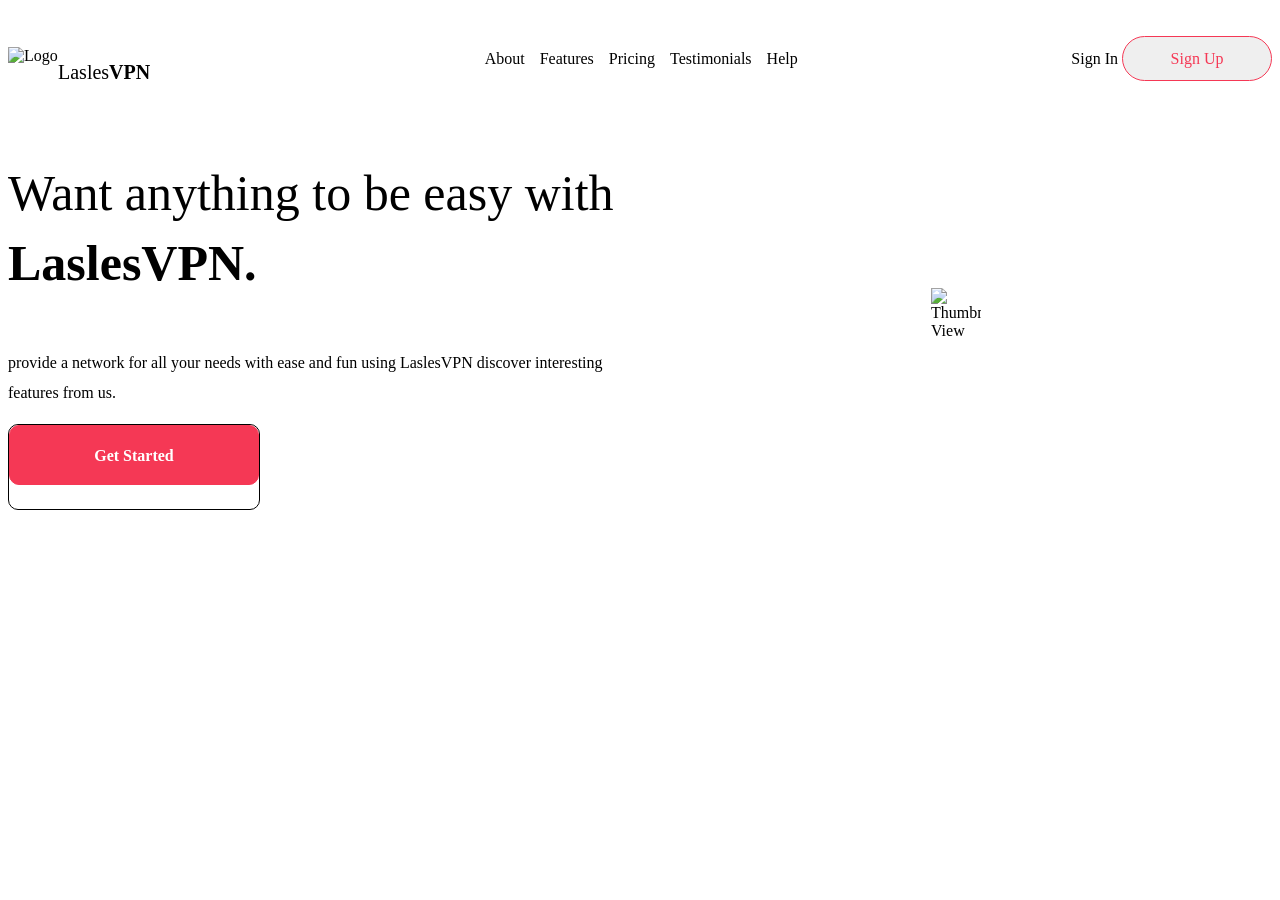
==== New folder 1/flex.html @ 650eb62e "modified:   New folder 1/flex.html modified:   New folder 1/new-index.html" ====
<!DOCTYPE html>
<html lang="en">

<head>
    <meta charset="UTF-8">
    <meta name="viewport" content="width=device-width, initial-scale=1.0">
    <title>Document</title>

    <style>
        .navbar {
            /* border: 1px solid; */
            height: 100px;
            display: flex;
            justify-content: space-between;
            align-items: center;
        }

        .logo-wrapper {
            display: flex;
            width: 148px;
            height: 36.23px;
        }

        img {
            margin-top: 4.5%;
            width: 50px;
            height: 50px;
        }

        .logo-wrapper p {
            font-family: Rubik;
            font-size: 20px;
            font-weight: 500;
            line-height: 24px;
            letter-spacing: 0em;
            text-align: left;
        }

        .logo-wrapper p span {
            font-weight: 700;
        }

        ul {
            display: flex;
            list-style: none;
        }

        ul li {
            display: flex;
            margin-left: 15px;
        }

        ul li a {
            text-decoration: none;
            color: black;
            font-family: Rubik;
            font-size: 16px;
            font-weight: 400;
            line-height: 19px;
            letter-spacing: 0em;
            text-align: left;
        }

        .signing {
            display: flex;
        }

        .sign,
        a {
            text-decoration: none;
            color: black;
            font-family: Rubik;
            font-size: 16px;
            font-weight: 500;
            line-height: 19px;
            letter-spacing: 0em;
            text-align: left;

        }

        .sign,
        button {
            width: 150px;
            height: 45px;
            top: 46px;
            left: 1154px;
            border-radius: 50px;
            border: 1px solid #F53855;
        }

        .sign,
        button a {
            font-family: Rubik;
            font-size: 16px;
            font-weight: 500;
            line-height: 19px;
            letter-spacing: 0em;
            text-align: left;
            color: #F53855;
        }

        .main-view {
            display: flex;
            justify-content: space-between;
            /* border: 1px solid; */
        }

        .left-view {
            width: 50%;
        }

        .left-view .first {
            font-family: Rubik;
            font-size: 50px;
            font-weight: 500;
            line-height: 70px;
            letter-spacing: 0em;
            text-align: left;
        }

        .left-view .first span {
            font-weight: 700;
        }

        .left-view .second {
            font-family: Rubik;
            font-size: 16px;
            font-weight: 400;
            line-height: 30px;
            letter-spacing: 0em;
            text-align: left;
        }

        .left-view .second span {
            font-weight: 500;
        }

        .get-started {
            border: 1px solid;
            width: 250px;
            height: 84.23px;
            border-radius: 10px;
        }

        .get-started button {
            width: 250px;
            height: 60px;
            border-radius: 10px;
            background-color: #F53855;
        }

        .get-started button a {
            font-family: Rubik;
            font-size: 16px;
            font-weight: 700;
            line-height: 25px;
            letter-spacing: 0em;
            text-align: left;
            color: #ffffff;
        }

        .right-view {
            width: 50%;
            height: 382.44px;
            display: flex;
            justify-content: center;
            align-items: center;
        }
    </style>
</head>

<body>
    <div class="navbar">
        <div class="logo-wrapper">
            <img src="https://www.pngmart.com/files/16/Onion-Transparent-PNG.png" alt="Logo" height="50" width="50">
            <p>Lasles<span>VPN</span></p>
        </div>

        <ul>
            <li>
                <a href="#">About</a>
            </li>
            <li>
                <a href="#">Features</a>
            </li>
            <li>
                <a href="#">Pricing</a>
            </li>
            <li>
                <a href="#">Testimonials</a>

            </li>
            <li>
                <a href="#">Help</a>
            </li>
        </ul>

        <div class="Sign">
            <a href="#">Sign In</a>
            <button><a href="#">Sign Up</a></button>
        </div>
    </div>

    <div class="main-view">
        <div class="left-view">
            <p class="first">Want anything to be easy with <span>LaslesVPN.</span></p>

            <p class="second">provide a network for all your needs with ease and fun using <span>LaslesVPN</span>
                discover interesting
                features from us.</p>

            <div class="get-started">
                <button><a href="#">Get Started</a></button>
            </div>

        </div>

        <div class="right-view">
            <img src="https://www.pngmart.com/files/16/Onion-Transparent-PNG.png" alt="Thumbnail View" class="Thumbnail-view">
        </div>
    </div>
</body>

</html>
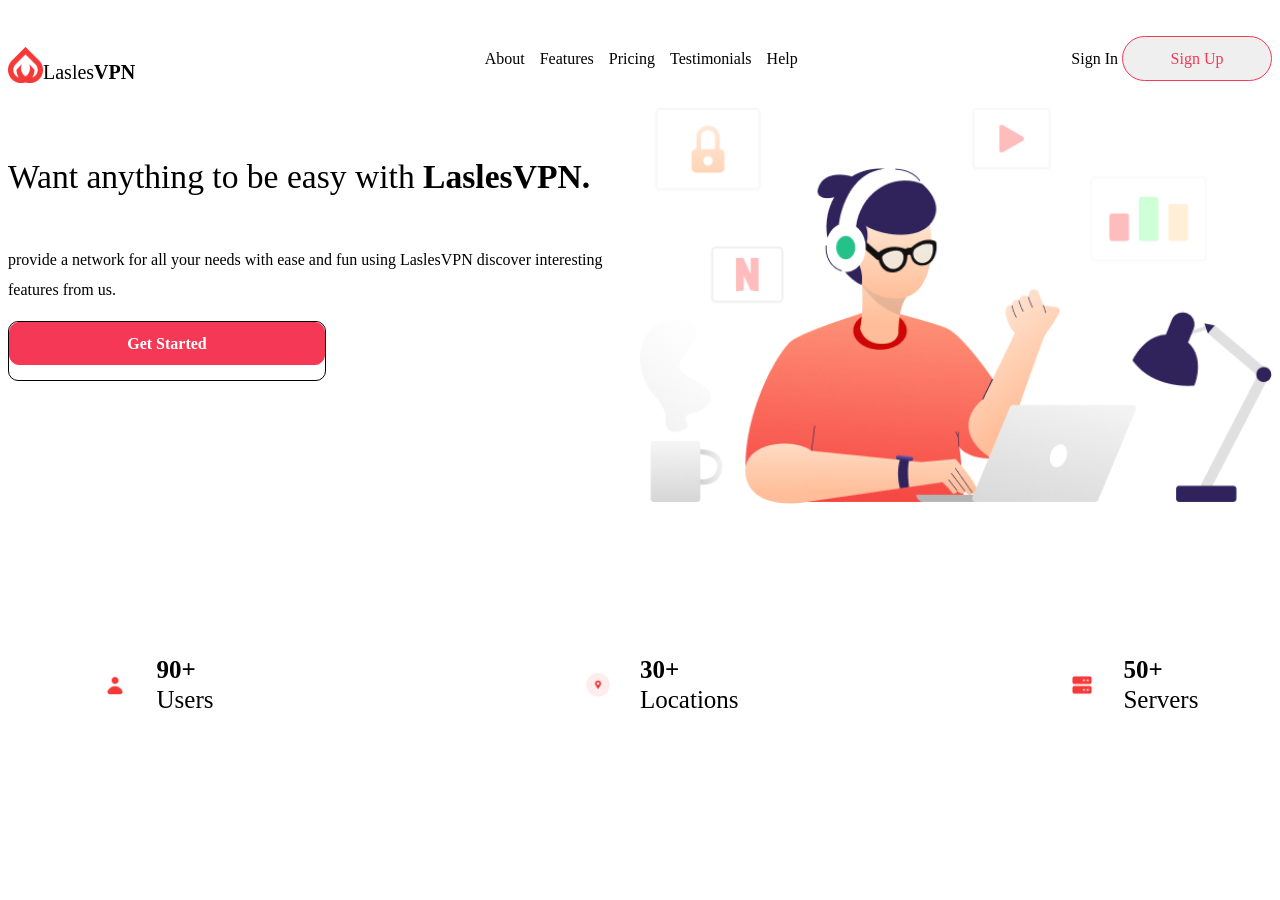
==== commit 79b62b79: "modified:   New folder 1/flex.html 	new file:   New folder 1/img/Illustration 1.png 	new file:   New" ====
--- a/New folder 1/flex.html
+++ b/New folder 1/flex.html
@@ -4,175 +4,18 @@
 <head>
     <meta charset="UTF-8">
     <meta name="viewport" content="width=device-width, initial-scale=1.0">
-    <title>Document</title>
+    <title>LaslesVPN</title>
 
     <style>
-        .navbar {
-            /* border: 1px solid; */
-            height: 100px;
-            display: flex;
-            justify-content: space-between;
-            align-items: center;
-        }
+    </style>
 
-        .logo-wrapper {
-            display: flex;
-            width: 148px;
-            height: 36.23px;
-        }
-
-        img {
-            margin-top: 4.5%;
-            width: 50px;
-            height: 50px;
-        }
-
-        .logo-wrapper p {
-            font-family: Rubik;
-            font-size: 20px;
-            font-weight: 500;
-            line-height: 24px;
-            letter-spacing: 0em;
-            text-align: left;
-        }
-
-        .logo-wrapper p span {
-            font-weight: 700;
-        }
-
-        ul {
-            display: flex;
-            list-style: none;
-        }
-
-        ul li {
-            display: flex;
-            margin-left: 15px;
-        }
-
-        ul li a {
-            text-decoration: none;
-            color: black;
-            font-family: Rubik;
-            font-size: 16px;
-            font-weight: 400;
-            line-height: 19px;
-            letter-spacing: 0em;
-            text-align: left;
-        }
-
-        .signing {
-            display: flex;
-        }
-
-        .sign,
-        a {
-            text-decoration: none;
-            color: black;
-            font-family: Rubik;
-            font-size: 16px;
-            font-weight: 500;
-            line-height: 19px;
-            letter-spacing: 0em;
-            text-align: left;
-
-        }
-
-        .sign,
-        button {
-            width: 150px;
-            height: 45px;
-            top: 46px;
-            left: 1154px;
-            border-radius: 50px;
-            border: 1px solid #F53855;
-        }
-
-        .sign,
-        button a {
-            font-family: Rubik;
-            font-size: 16px;
-            font-weight: 500;
-            line-height: 19px;
-            letter-spacing: 0em;
-            text-align: left;
-            color: #F53855;
-        }
-
-        .main-view {
-            display: flex;
-            justify-content: space-between;
-            /* border: 1px solid; */
-        }
-
-        .left-view {
-            width: 50%;
-        }
-
-        .left-view .first {
-            font-family: Rubik;
-            font-size: 50px;
-            font-weight: 500;
-            line-height: 70px;
-            letter-spacing: 0em;
-            text-align: left;
-        }
-
-        .left-view .first span {
-            font-weight: 700;
-        }
-
-        .left-view .second {
-            font-family: Rubik;
-            font-size: 16px;
-            font-weight: 400;
-            line-height: 30px;
-            letter-spacing: 0em;
-            text-align: left;
-        }
-
-        .left-view .second span {
-            font-weight: 500;
-        }
-
-        .get-started {
-            border: 1px solid;
-            width: 250px;
-            height: 84.23px;
-            border-radius: 10px;
-        }
-
-        .get-started button {
-            width: 250px;
-            height: 60px;
-            border-radius: 10px;
-            background-color: #F53855;
-        }
-
-        .get-started button a {
-            font-family: Rubik;
-            font-size: 16px;
-            font-weight: 700;
-            line-height: 25px;
-            letter-spacing: 0em;
-            text-align: left;
-            color: #ffffff;
-        }
-
-        .right-view {
-            width: 50%;
-            height: 382.44px;
-            display: flex;
-            justify-content: center;
-            align-items: center;
-        }
-    </style>
+    <link rel="stylesheet" href="./style.css">
 </head>
 
 <body>
     <div class="navbar">
         <div class="logo-wrapper">
-            <img src="https://www.pngmart.com/files/16/Onion-Transparent-PNG.png" alt="Logo" height="50" width="50">
+            <img src="./img/Standard Collection 27logo.png" alt="Logo">
             <p>Lasles<span>VPN</span></p>
         </div>
 
@@ -216,8 +59,27 @@
         </div>
 
         <div class="right-view">
-            <img src="https://www.pngmart.com/files/16/Onion-Transparent-PNG.png" alt="Thumbnail View" class="Thumbnail-view">
+            <img src="./img/Illustration 1.png" alt="Thumbnail View">
         </div>
+    </div>
+
+    <div class="num-bar">
+
+        <div class="users num">
+            <img src="./img/user-icon.png" alt="users-logo" class="logo">
+            <p><span>90+</span><br>Users</p>
+        </div>
+
+        <div class="locations num">
+            <img src="./img/location.png" alt="Locations-logo" class="logo">
+            <p><span>30+</span><br>Locations</p>
+        </div>
+
+        <div class="servers num">
+            <img src="./img/server.png" alt="servers-logo" class="logo">
+            <p><span>50+</span><br>Servers</p>
+        </div>
+
     </div>
 </body>
 
--- a/New folder 1/style.css
+++ b/New folder 1/style.css
@@ -0,0 +1,213 @@
+.navbar {
+    /* border: 1px solid; */
+    height: 100px;
+    display: flex;
+    justify-content: space-between;
+    align-items: center;
+}
+
+.logo-wrapper {
+    display: flex;
+    width: 148px;
+    height: 36.24px;
+}
+
+.logo-wrapper img {
+    margin-top: 4.5%;
+    width: 35px;
+    height: 36.24px;
+}
+
+.logo-wrapper p {
+    font-family: Rubik;
+    font-size: 20px;
+    font-weight: 500;
+    line-height: 24px;
+    letter-spacing: 0em;
+    text-align: left;
+}
+
+.logo-wrapper p span {
+    font-weight: 700;
+}
+
+ul {
+    display: flex;
+    list-style: none;
+}
+
+ul li {
+    display: flex;
+    /* justify-content: space-between; */
+    margin-left: 15px;
+}
+
+ul li a {
+    text-decoration: none;
+    color: black;
+    font-family: Rubik;
+    font-size: 16px;
+    font-weight: 400;
+    line-height: 19px;
+    letter-spacing: 0em;
+    text-align: left;
+}
+
+.sign {
+    display: flex;
+}
+
+.sign,
+a {
+    text-decoration: none;
+    color: black;
+    font-family: Rubik;
+    font-size: 16px;
+    font-weight: 500;
+    line-height: 24px;
+    letter-spacing: 0em;
+    text-align: left;
+
+}
+
+.sign,
+button {
+    width: 150px;
+    height: 45px;
+    top: 46px;
+    left: 1154px;
+    border-radius: 50px;
+    border: 1px solid #F53855;
+}
+
+.sign,
+button a {
+    font-family: Rubik;
+    font-size: 16px;
+    font-weight: 500;
+    line-height: 19px;
+    letter-spacing: 0em;
+    text-align: left;
+    color: #F53855;
+}
+
+/* Next part : main view */
+
+.main-view {
+    display: flex;
+    justify-content: space-between;
+    width: 100%;
+    /* border: 1px solid; */
+}
+
+/* Leftpart view */
+.left-view {
+    width: 50%;
+    height: 382.44px;
+}
+
+.left-view .first {
+    font-family: Rubik;
+    font-size: 2.1rem;
+    font-weight: 500;
+    line-height: 70px;
+    letter-spacing: 0em;
+    text-align: left;
+}
+
+.left-view .first span {
+    font-weight: 700;
+}
+
+.left-view .second {
+    font-family: Rubik;
+    font-size: 1rem;
+    font-weight: 400;
+    line-height: 30px;
+    letter-spacing: 0em;
+    text-align: left;
+}
+
+.left-view .second span {
+    font-weight: 500;
+}
+
+.get-started {
+    border: 1px solid;
+    width: 50%;
+    height: 15%;
+    border-radius: 10px;
+}
+
+.get-started button {
+    width: 100%;
+    height: 75%;
+    border-radius: 10px;
+    background-color: #F53855;
+}
+
+.get-started button a {
+    font-family: Rubik;
+    font-size: 1rem;
+    font-weight: 700;
+    line-height: 25px;
+    letter-spacing: 0em;
+    text-align: left;
+    color: #ffffff;
+}
+
+/* right-part view */
+
+.right-view {
+    width: 50%;
+    /* height: 382.44px; */
+    display: flex;
+    justify-content: center;
+    align-items: center;
+}
+
+.right-view img {
+    width: 100%;
+    /* height: 100%; */
+}
+
+/* just below main-view | number bar */
+.num-bar {
+    /* border: 1px solid ; */
+    width: 85%;
+    margin: auto;
+    margin-top: 10%;
+    display: flex;
+    justify-content: space-between;
+    align-items: center;
+}
+
+.num-bar .num {
+    /* border: 1px solid; */
+    width: 10%;
+    height: 30%;
+    display: flex;
+    justify-content: space-between;
+}
+
+.num-bar .logo {
+    width: 24px;
+    height: 24px;
+    align-self: center;
+}
+
+.num-bar p {
+    width: 50%;
+    height: 100%;
+    font-family: Rubik;
+    font-size: 25px;
+    font-weight: 500;
+    line-height: 30px;
+    letter-spacing: 0em;
+    text-align: left;
+
+}
+
+.num-bar span {
+    font-weight: 700;
+}
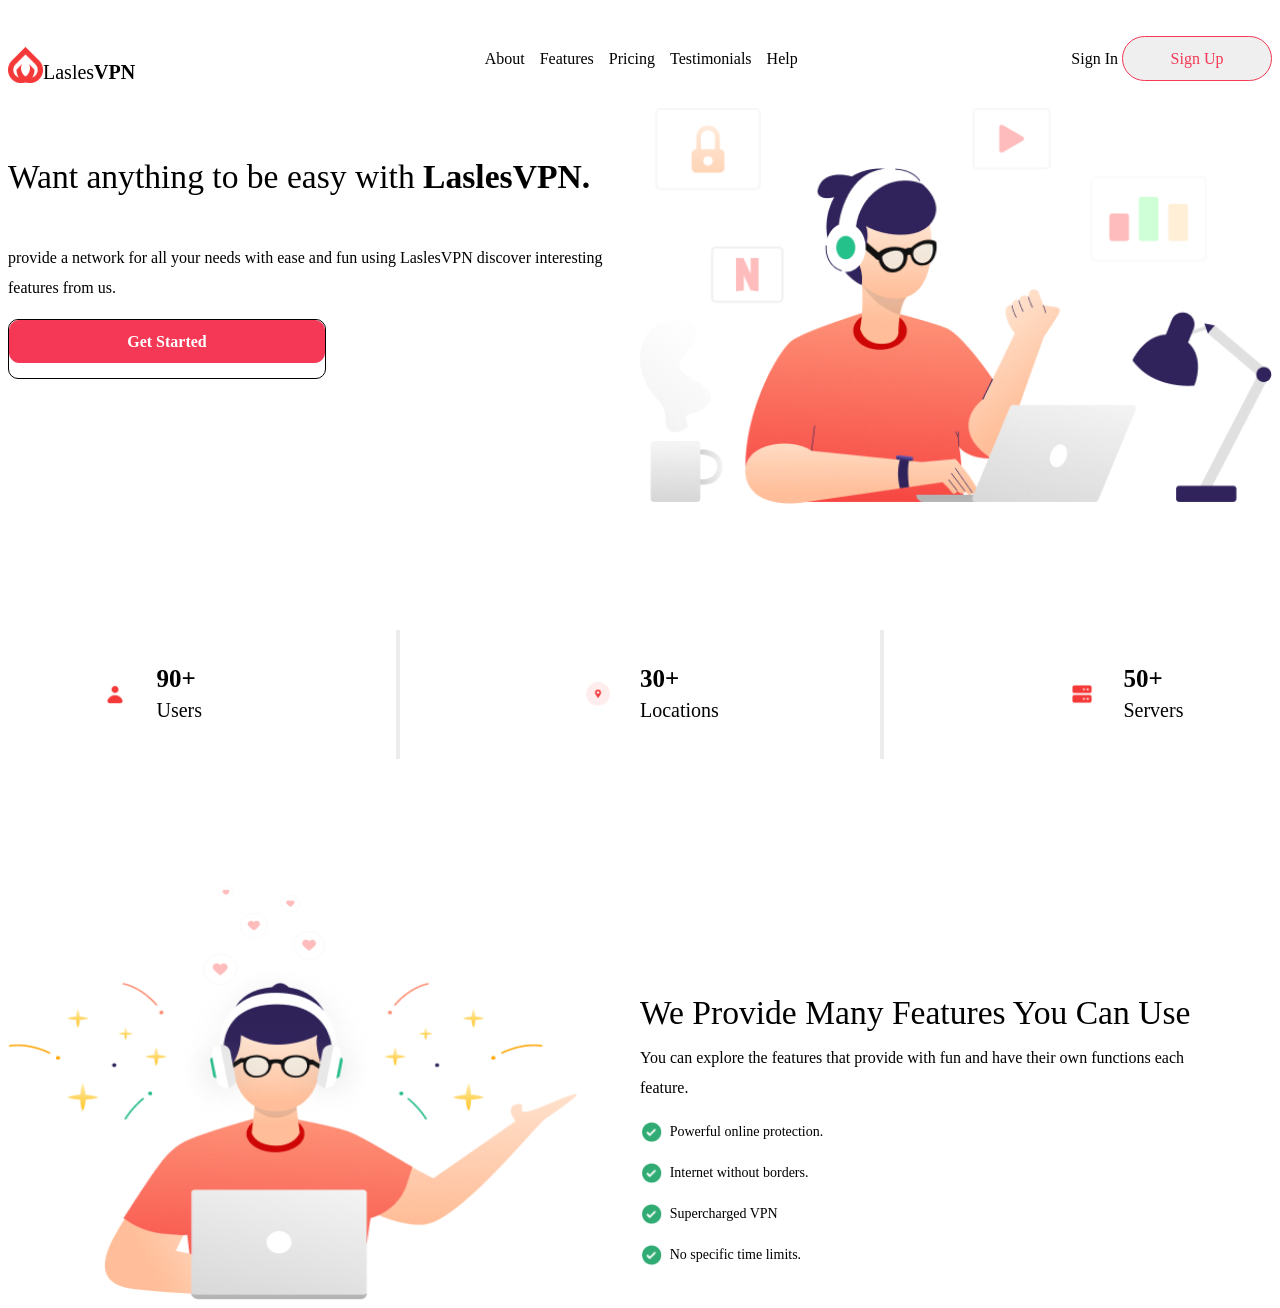
==== commit 2d4c46c5: "modified:   New folder 1/flex.html 	new file:   New folder 1/img/Illustration 2.png 	new file:   New" ====
--- a/New folder 1/flex.html
+++ b/New folder 1/flex.html
@@ -13,6 +13,7 @@
 </head>
 
 <body>
+
     <div class="navbar">
         <div class="logo-wrapper">
             <img src="./img/Standard Collection 27logo.png" alt="Logo">
@@ -70,10 +71,14 @@
             <p><span>90+</span><br>Users</p>
         </div>
 
+        <div class="thin-bar"></div>
+
         <div class="locations num">
             <img src="./img/location.png" alt="Locations-logo" class="logo">
             <p><span>30+</span><br>Locations</p>
         </div>
+
+        <div class="thin-bar"></div>
 
         <div class="servers num">
             <img src="./img/server.png" alt="servers-logo" class="logo">
@@ -81,6 +86,44 @@
         </div>
 
     </div>
+
+    <div class="feature_sect">
+        <div class="feature_img">
+            <img src="./img/Illustration 2.png" alt="Feature_Image">
+        </div>
+
+        <div class="features">
+            <p class="p1">We Provide Many Features You Can Use</p>
+
+            <p class="p2">You can explore the features that provide with fun and have their own functions each feature.
+            </p>
+
+            <div class="feature_points">
+                <div class="bulleting">
+                    <img src="./img/tick-dot.png" alt="Tick-dots">
+                    <p>Powerful online protection.</p>
+                </div>
+
+                <div class="bulleting">
+                    <img src="./img/tick-dot.png" alt="Tick-dots">
+                    <p>Internet without borders.</p>
+                </div>
+
+                <div class="bulleting">
+                    <img src="./img/tick-dot.png" alt="Tick-dots">
+                <p>Supercharged VPN</p>
+                </div>
+
+                <div class="bulleting">
+                    <img src="./img/tick-dot.png" alt="Tick-dots">
+                <p>No specific time limits.</p>
+                </div>
+
+            </div>
+
+        </div>
+    </div>
+
 </body>
 
 </html>
--- a/New folder 1/style.css
+++ b/New folder 1/style.css
@@ -107,6 +107,7 @@
 }
 
 .left-view .first {
+    margin-bottom: 0;
     font-family: Rubik;
     font-size: 2.1rem;
     font-weight: 500;
@@ -120,6 +121,7 @@
 }
 
 .left-view .second {
+    margin-top: 5%;
     font-family: Rubik;
     font-size: 1rem;
     font-weight: 400;
@@ -200,14 +202,97 @@
     width: 50%;
     height: 100%;
     font-family: Rubik;
+    font-size: 20px;
+    font-weight: 500;
+    line-height: 30px; 
+    letter-spacing: 0em;
+    text-align: left;
+
+}
+
+.num-bar span {
+    font-weight: 700;
     font-size: 25px;
-    font-weight: 500;
+}
+
+.num-bar .thin-bar {
+    border: 2px solid rgb(236, 236, 236);
+    height: 125px;
+}
+
+/* Feature sections iamge and so on ... */
+
+.feature_sect {
+    /* border: 1px solid; */
+    height: 414.71px;
+    display: flex;
+    margin-top: 10%;
+}
+
+.feature_sect .feature_img {
+    box-sizing: border-box;
+    /* border: 1px solid; */
+    width: 50%;
+    height: 100%;
+}
+
+.feature_img img {
+    width: 90%;
+    height: 100%;
+}
+
+
+.feature_sect .features {
+    width: 45%;
+}
+
+.feature_sect .features .p1 {
+    margin-top: 18%;
+    margin-bottom: 0;
+    font-family: Rubik;
+    font-size: 2.1rem;
+    font-weight: 500;
+    line-height: 50px;
+    letter-spacing: 0em;
+    text-align: left;
+}
+
+.feature_sect .features .p2 {
+    margin-top: 1%;
+    font-family: Rubik;
+    font-size: 1rem;
+    font-weight: 400;
     line-height: 30px;
     letter-spacing: 0em;
     text-align: left;
-
-}
-
-.num-bar span {
-    font-weight: 700;
+    margin-bottom: 3%;
+}
+
+
+.features .feature_points {
+    display: flex;
+    justify-content: flex-start;
+    flex-direction: column;
+    margin-top: 0;
+}
+
+.features .feature_points img {
+    height: 24px;
+    width: 24px;
+}
+
+.features .feature_points p {
+    margin-left: 1%;
+    margin-top: -3px;
+    font-family: Rubik;
+    font-size: 14px;
+    font-weight: 400;
+    line-height: 30px;
+    letter-spacing: 0em;
+    text-align: left;
+
+}
+
+.features .feature_points .bulleting {
+    display: flex;
 }
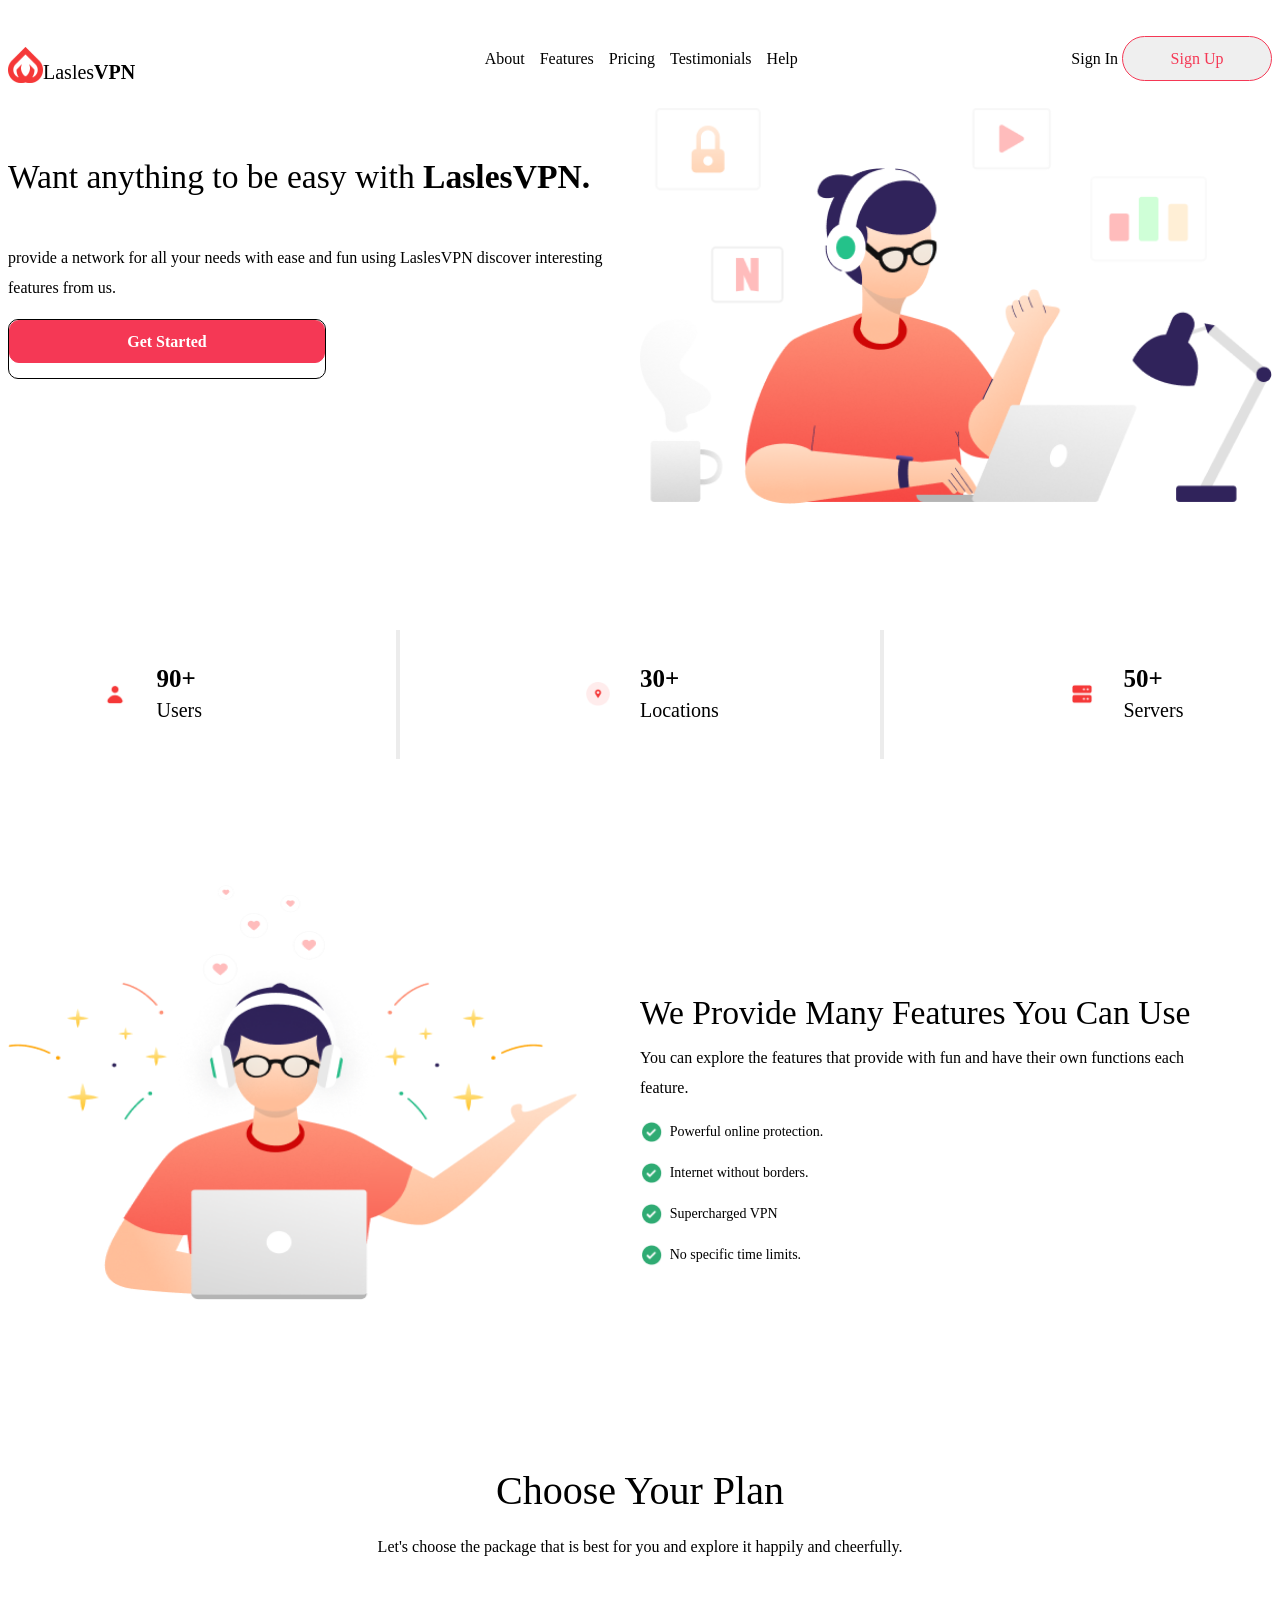
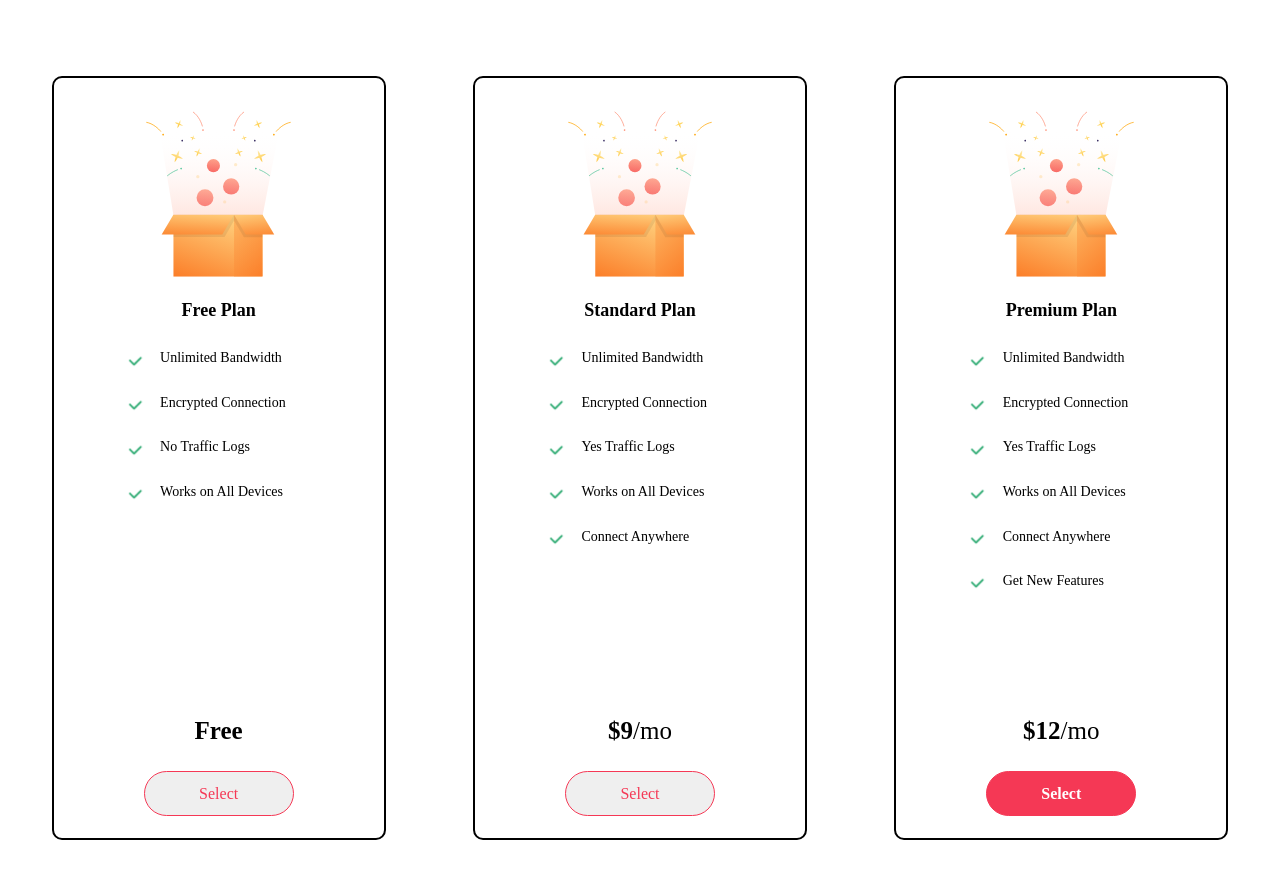
==== commit 7ee802ca: "modified:   New folder 1/flex.html 	new file:   New folder 1/img/Free.svg 	new file:   New folder 1/" ====
--- a/New folder 1/flex.html
+++ b/New folder 1/flex.html
@@ -124,6 +124,135 @@
         </div>
     </div>
 
+    <div class="choose-plan">
+
+        <p class="p1st">Choose Your Plan</p>
+
+        <p class="p2nd">Let's choose the package that is best for you and explore it happily and cheerfully.</p>
+
+    </div>
+
+    <div class="plan-box">
+        <div class="free-plan box">
+            <img src="./img/Free.svg" alt="Plan-box">
+
+            <p class="phead">Free Plan</p>
+
+            <div class="plan-points">
+                <div class="pointing">
+                    <img src="./img/tick-icon.png" alt="Ticks">
+                    <p>Unlimited Bandwidth</p>
+                </div>
+
+                <div class="pointing">
+                    <img src="./img/tick-icon.png" alt="Ticks">
+                    <p>Encrypted Connection</p>
+                </div>
+
+                <div class="pointing">
+                    <img src="./img/tick-icon.png" alt="Ticks">
+                    <p>No Traffic Logs</p>
+                </div>
+
+                <div class="pointing">
+                    <img src="./img/tick-icon.png" alt="Ticks">
+                    <p>Works on All Devices</p>
+                </div>
+            </div>
+
+            <div class="plan-button">
+                <p class="costing"><span>Free</span></p>
+                <button><a href="#">Select</a></button>
+            </div>
+
+        </div>
+        
+        <div class="standard-plan box">
+            <img src="./img/Free.svg" alt="Plan-box">
+
+            <p class="phead">Standard Plan</p>
+
+            <div class="plan-points">
+                <div class="pointing">
+                    <img src="./img/tick-icon.png" alt="Ticks">
+                    <p>Unlimited Bandwidth</p>
+                </div>
+
+                <div class="pointing">
+                    <img src="./img/tick-icon.png" alt="Ticks">
+                    <p>Encrypted Connection</p>
+                </div>
+
+                <div class="pointing">
+                    <img src="./img/tick-icon.png" alt="Ticks">
+                    <p>Yes Traffic Logs</p>
+                </div>
+
+                <div class="pointing">
+                    <img src="./img/tick-icon.png" alt="Ticks">
+                    <p>Works on All Devices</p>
+                </div>
+
+                <div class="pointing">
+                    <img src="./img/tick-icon.png" alt="Ticks">
+                    <p>Connect Anywhere</p>
+                </div>
+
+            </div>
+
+            <div class="plan-button">
+                <p class="costing"><span>$9</span>/mo</p>
+                <button><a href="#">Select</a></button>
+            </div>
+            
+        </div>
+        
+        <div class="premium-plan box">
+            <img src="./img/Free.svg" alt="Plan-box">
+
+            <p class="phead">Premium Plan</p>
+
+            <div class="plan-points">
+                <div class="pointing">
+                    <img src="./img/tick-icon.png" alt="Ticks">
+                    <p>Unlimited Bandwidth</p>
+                </div>
+
+                <div class="pointing">
+                    <img src="./img/tick-icon.png" alt="Ticks">
+                    <p>Encrypted Connection</p>
+                </div>
+
+                <div class="pointing">
+                    <img src="./img/tick-icon.png" alt="Ticks">
+                    <p>Yes Traffic Logs</p>
+                </div>
+
+                <div class="pointing">
+                    <img src="./img/tick-icon.png" alt="Ticks">
+                    <p>Works on All Devices</p>
+                </div>
+
+                <div class="pointing">
+                    <img src="./img/tick-icon.png" alt="Ticks">
+                    <p>Connect Anywhere</p>
+                </div>
+
+                <div class="pointing">
+                    <img src="./img/tick-icon.png" alt="Ticks">
+                    <p>Get New Features</p>
+                </div>
+
+            </div>
+
+            <div class="plan-button">
+                <p class="costing"><span>$12</span>/mo</p>
+                <button><a href="#">Select</a></button>
+            </div>
+
+        </div>
+    </div>
+
 </body>
 
 </html>
--- a/New folder 1/style.css
+++ b/New folder 1/style.css
@@ -204,7 +204,7 @@
     font-family: Rubik;
     font-size: 20px;
     font-weight: 500;
-    line-height: 30px; 
+    line-height: 30px;
     letter-spacing: 0em;
     text-align: left;
 
@@ -290,9 +290,127 @@
     line-height: 30px;
     letter-spacing: 0em;
     text-align: left;
-
 }
 
 .features .feature_points .bulleting {
     display: flex;
+}
+
+/* Choose Plan */
+.choose-plan {
+    margin-top: 10%;
+    width: 100%;
+    height: 250px;
+    /* border: 1px solid; */
+    display: flex;
+    flex-direction: column;
+    align-items: center;
+}
+
+.choose-plan p {
+    font-family: Rubik;
+    font-size: 1rem;
+    font-weight: 400;
+    line-height: 30px;
+    letter-spacing: 0em;
+    text-align: center;
+}
+
+.choose-plan .p1st {
+    margin-bottom: 0;
+    font-size: 2.5rem;
+    font-weight: 500;
+    line-height: 50px;
+}
+
+/* Plan boxes */
+.plan-box {
+    /* border: 1px solid; */
+    margin-top: 0;
+    display: flex;
+    justify-content: space-around;
+    height: 800px;
+    box-sizing: border-box;
+}
+
+.plan-box .box {
+    border: 2px solid;
+    width: 330px;
+    height: 760px;
+    border-radius: 10px;
+    display: flex;
+    flex-direction: column;
+    align-items: center;
+}
+
+.plan-box .box img {
+    width: 144.9px;
+    height: 165.37px;
+    margin-top: 10%;
+}
+
+.plan-box .box .phead {
+    font-family: Rubik;
+    font-size: 18px;
+    font-weight: 600;
+    line-height: 30px;
+    letter-spacing: 0em;
+    text-align: center;
+}
+
+.plan-points {
+    display: flex;
+    justify-content: flex-start;
+    flex-direction: column;
+    margin-top: 0;
+    margin-bottom: 0;
+    width: 192px;
+    height: 150px;
+}
+
+.plan-points .pointing {
+    display: flex;
+    margin-top: -7%;
+}
+
+.plan-points .pointing img {
+    height: 24px;
+    width: 24px;
+}
+
+.plan-points .pointing p {
+    margin-left: 7%;
+    font-family: Rubik;
+    font-size: 14px;
+    font-weight: 400;
+    line-height: 30px;
+    letter-spacing: 0em;
+    text-align: left;
+}
+
+.plan-box .box .plan-button {
+    margin-top: 60%;
+    text-align: center;
+}
+
+.plan-button .costing {
+    font-family: Rubik;
+    font-size: 25px;
+    font-weight: 400;
+    line-height: 30px;
+    letter-spacing: 0em;
+    text-align: center;
+}
+.plan-box .box .costing span {
+    font-weight: 600;
+}
+
+.plan-box .premium-plan button {
+    background-color: #F53855;
+}
+
+.plan-box .premium-plan a {
+    color: #ffffff;
+    font-size: 1rem;
+    font-weight: 700;
 }
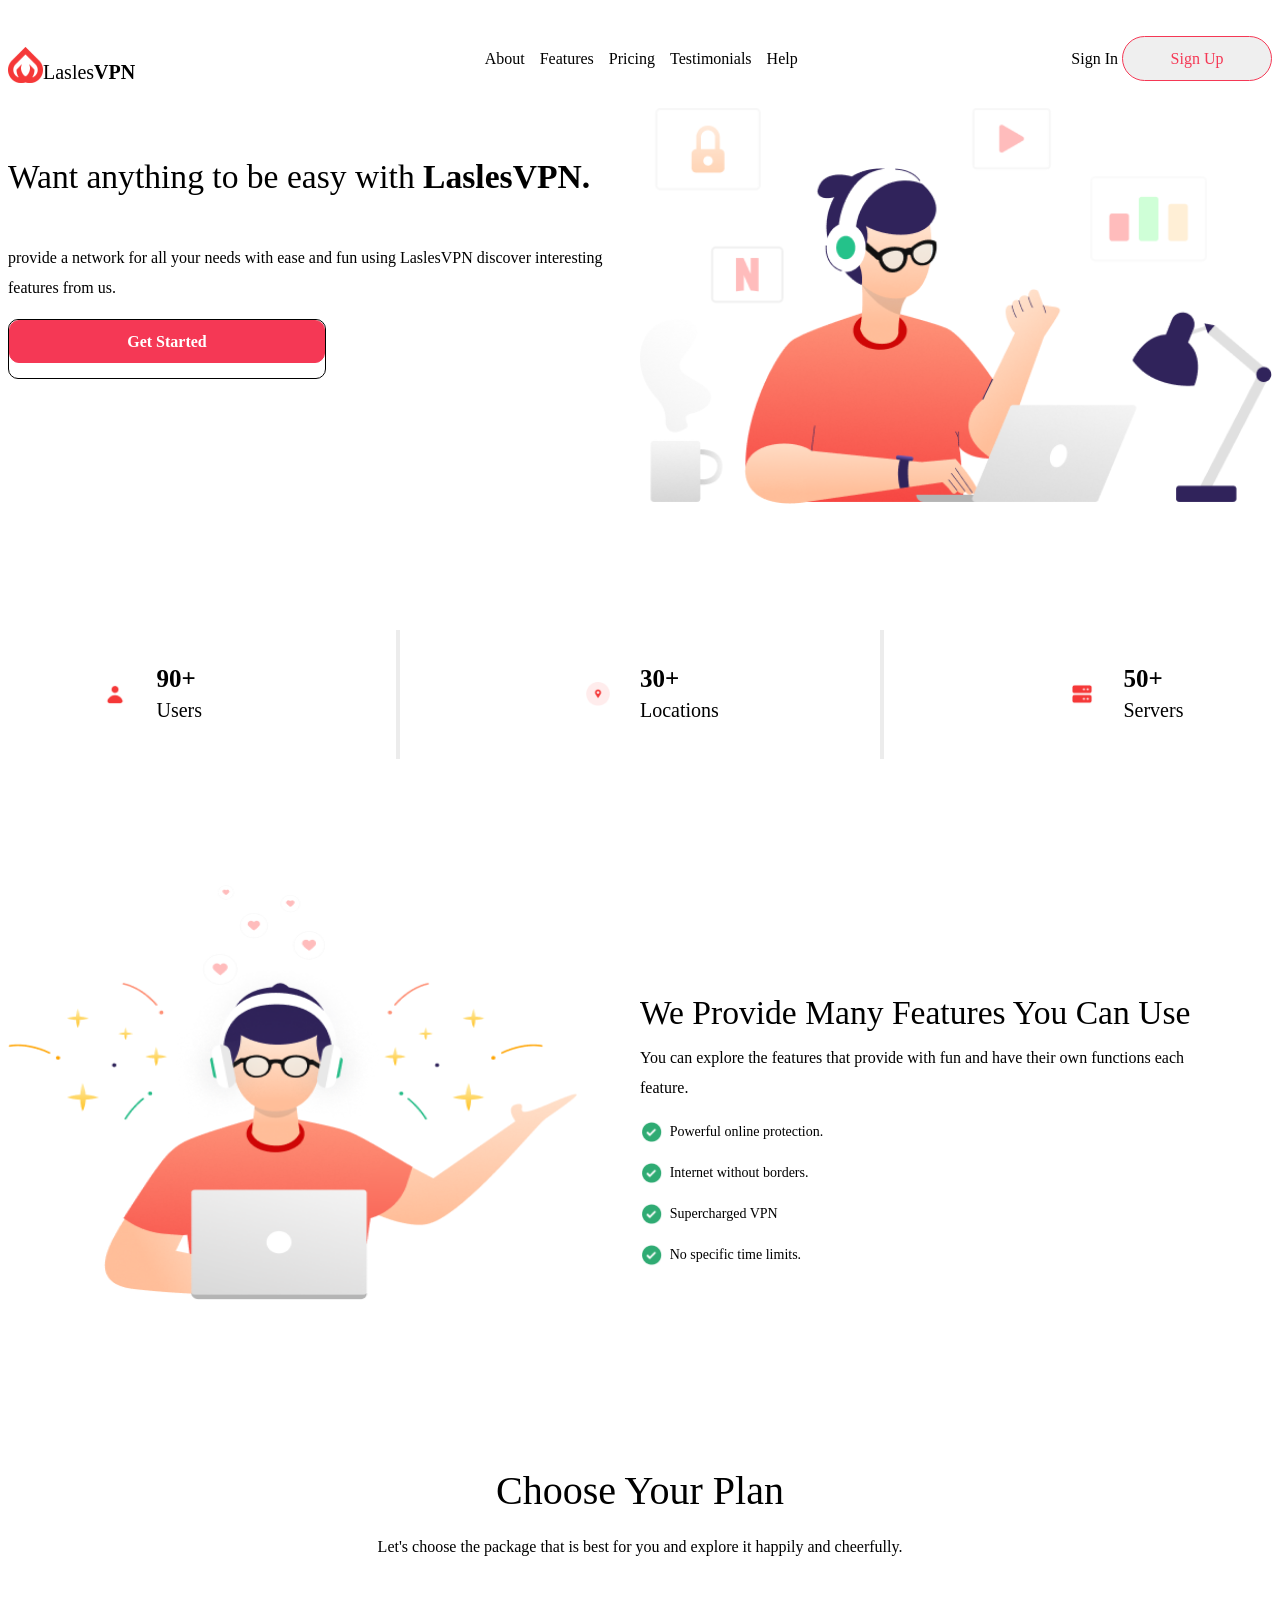
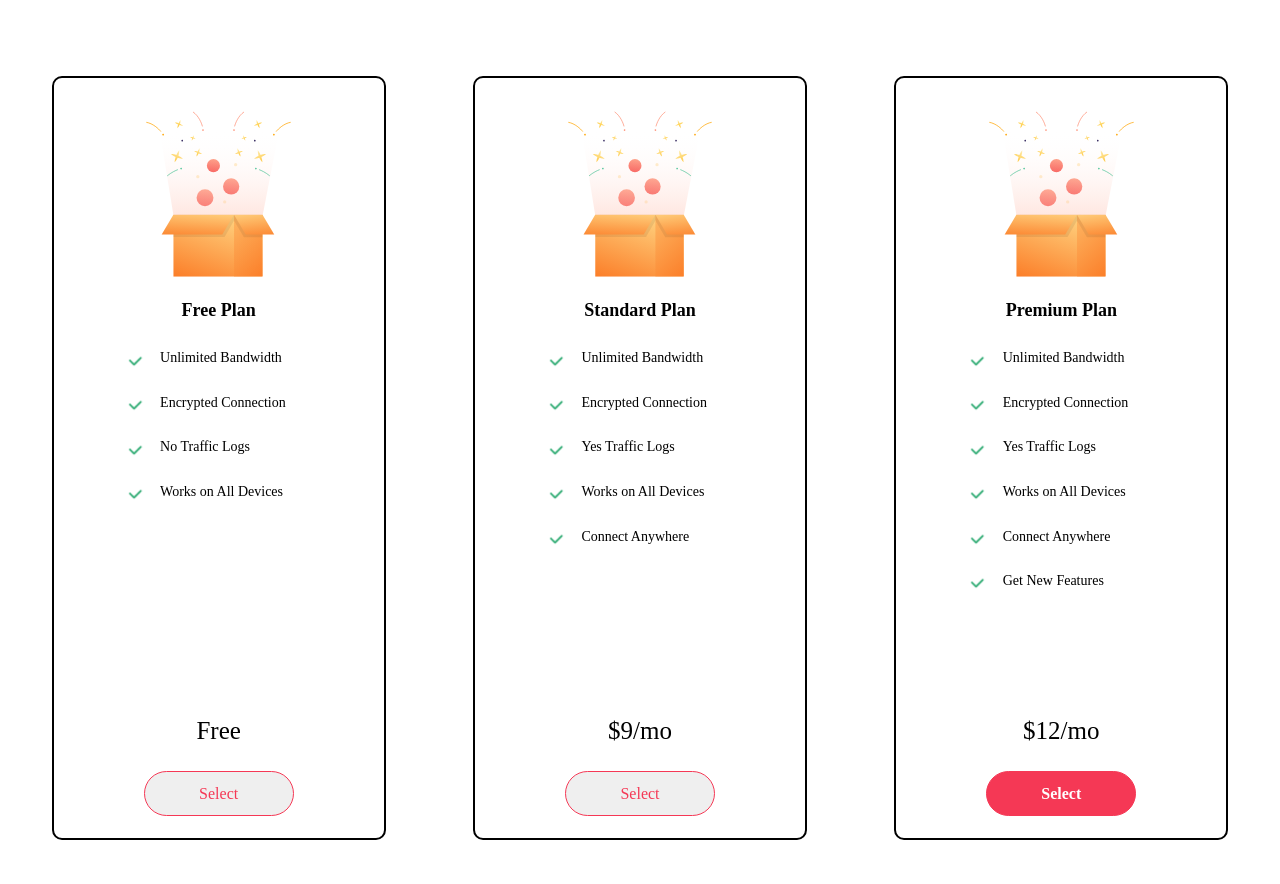
==== commit c519e28f: "new file:   New folder 1/css-positions.html 	modified:   New folder 1/flex.html 	modified:   New fol" ====
--- a/New folder 1/flex.html
+++ b/New folder 1/flex.html
@@ -165,7 +165,7 @@
                 <button><a href="#">Select</a></button>
             </div>
 
-        </div>
+        </div> 
         
         <div class="standard-plan box">
             <img src="./img/Free.svg" alt="Plan-box">
@@ -255,4 +255,12 @@
 
 </body>
 
+<!-- research
+hover
+focus
+active
+before - pseudo elements
+after - pseudo elements
+ -->
+
 </html>
--- a/New folder 1/style.css
+++ b/New folder 1/style.css
@@ -402,7 +402,7 @@
     text-align: center;
 }
 .plan-box .box .costing span {
-    font-weight: 600;
+    font-weight: 55 0;
 }
 
 .plan-box .premium-plan button {
